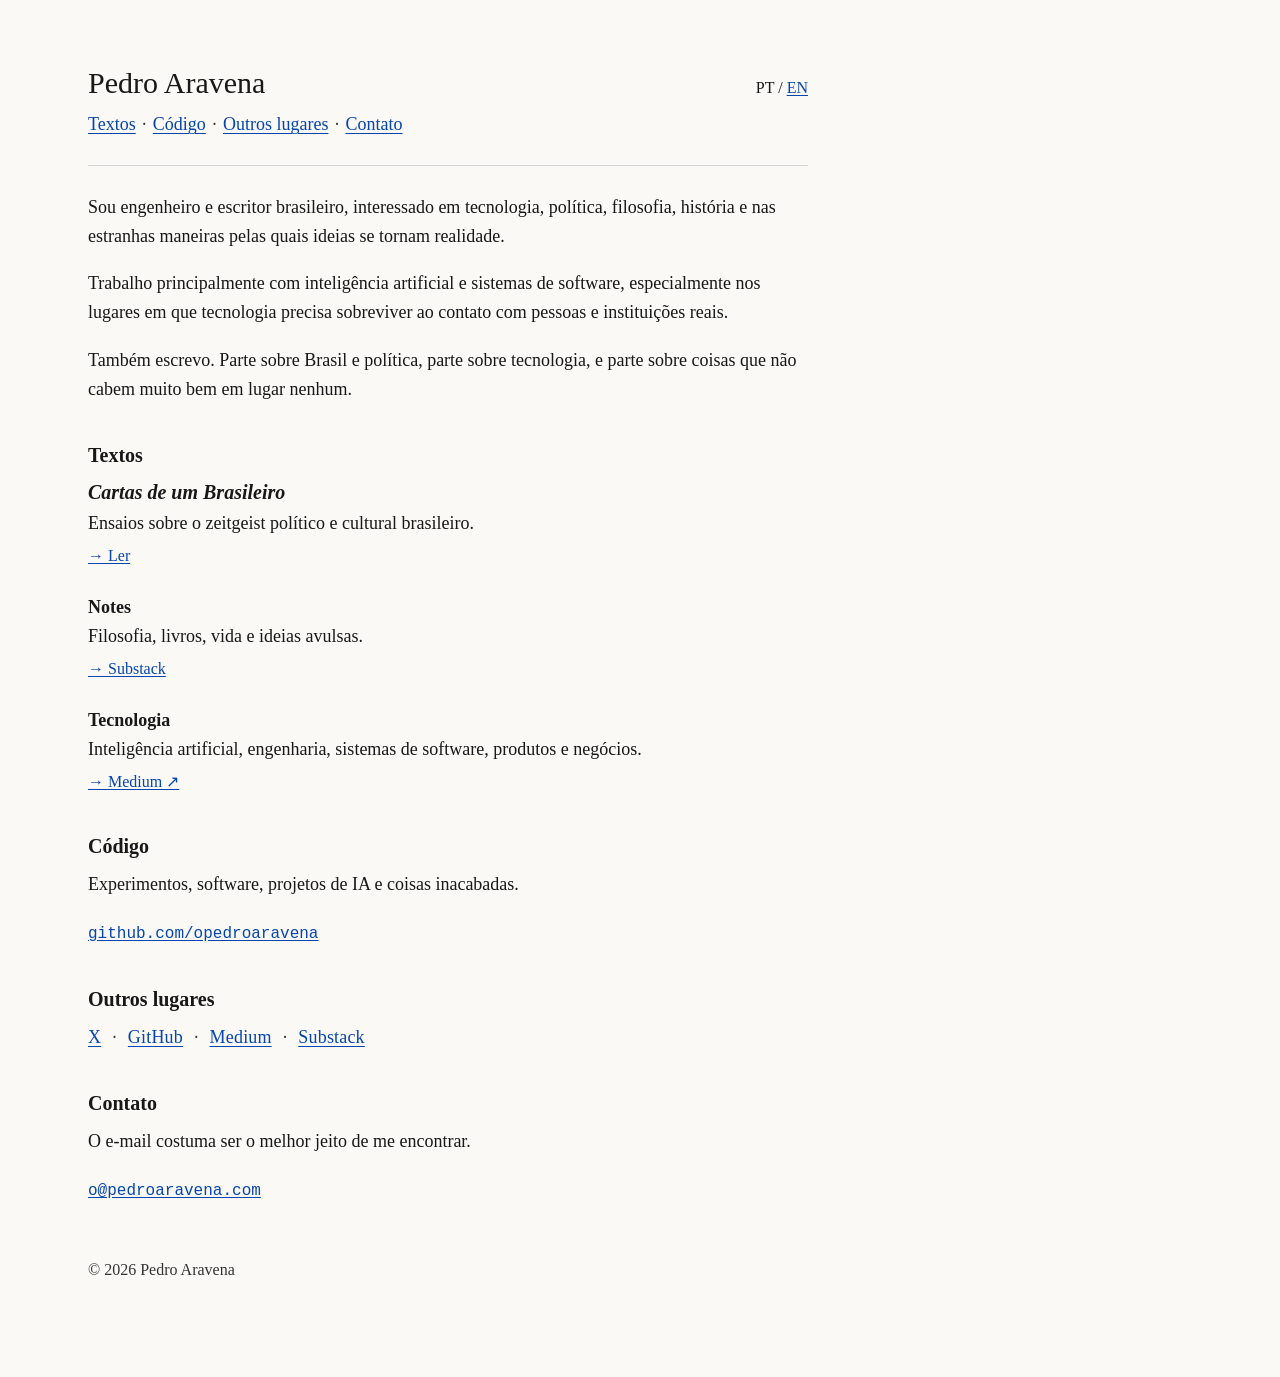
==== index.html @ b57dae9b "Initial structure" ====
<!DOCTYPE html>
<html lang="pt-BR">
<head>
  <meta charset="utf-8">
  <meta name="viewport" content="width=device-width, initial-scale=1">
  <title>Pedro Aravena</title>
  <meta name="description" content="Textos sobre tecnologia, política, filosofia e outras coisas.">
  <link rel="canonical" href="https://pedroaravena.com/">
  <link rel="alternate" hreflang="pt-BR" href="https://pedroaravena.com/">
  <link rel="alternate" hreflang="en" href="https://pedroaravena.com/en/">
  <link rel="alternate" hreflang="x-default" href="https://pedroaravena.com/">
  <link rel="icon" href="/favicon.svg" type="image/svg+xml">
  <link rel="stylesheet" href="/styles.css">
  <meta property="og:type" content="website">
  <meta property="og:locale" content="pt_BR">
  <meta property="og:locale:alternate" content="en_US">
  <meta property="og:site_name" content="Pedro Aravena">
  <meta property="og:title" content="Pedro Aravena">
  <meta property="og:description" content="Textos sobre tecnologia, política, filosofia e outras coisas.">
  <meta property="og:url" content="https://pedroaravena.com/">
  <meta property="og:image" content="https://pedroaravena.com/og.png">
  <meta property="og:image:width" content="1200">
  <meta property="og:image:height" content="630">
  <meta name="twitter:card" content="summary_large_image">
  <meta name="twitter:title" content="Pedro Aravena">
  <meta name="twitter:description" content="Textos sobre tecnologia, política, filosofia e outras coisas.">
  <meta name="twitter:image" content="https://pedroaravena.com/og.png">
</head>
<body>
  <a class="skip" href="#conteudo">Ir para o conteúdo</a>
  <div class="page">
    <header>
      <div class="masthead">
        <h1><a href="/">Pedro Aravena</a></h1>
        <p class="lang">
          <span aria-current="true">PT</span>
          /
          <a href="/en/" hreflang="en" lang="en">EN</a>
        </p>
      </div>
      <nav aria-label="Seções">
        <a href="/writing/">Textos</a><span class="sep" aria-hidden="true">·</span><a href="/#codigo">Código</a><span class="sep" aria-hidden="true">·</span><a href="/#outros-lugares">Outros lugares</a><span class="sep" aria-hidden="true">·</span><a href="/contact/">Contato</a>
      </nav>
    </header>

    <hr>

    <main id="conteudo">
      <p>Sou engenheiro e escritor brasileiro, interessado em tecnologia, política, filosofia, história e nas estranhas maneiras pelas quais ideias se tornam realidade.</p>
      <p>Trabalho principalmente com inteligência artificial e sistemas de software, especialmente nos lugares em que tecnologia precisa sobreviver ao contato com pessoas e instituições reais.</p>
      <p>Também escrevo. Parte sobre Brasil e política, parte sobre tecnologia, e parte sobre coisas que não cabem muito bem em lugar nenhum.</p>

      <section id="textos" aria-labelledby="textos-titulo">
        <h2 id="textos-titulo">Textos</h2>

        <article class="entry featured">
          <h3>Cartas de um Brasileiro</h3>
          <p>Ensaios sobre o zeitgeist político e cultural brasileiro.</p>
          <p class="go"><a href="https://cartasdeumbrasileiro.substack.com">→ Ler</a></p>
        </article>

        <article class="entry">
          <h3>Notes</h3>
          <p>Filosofia, livros, vida e ideias avulsas.</p>
          <p class="go"><a href="https://opedroaravena.substack.com">→ Substack</a></p>
        </article>

        <article class="entry">
          <h3>Tecnologia</h3>
          <p>Inteligência artificial, engenharia, sistemas de software, produtos e negócios.</p>
          <p class="go"><a href="https://medium.com/@opedroaravena">→ Medium ↗</a></p>
        </article>
      </section>

      <section id="codigo" aria-labelledby="codigo-titulo">
        <h2 id="codigo-titulo">Código</h2>
        <p>Experimentos, software, projetos de IA e coisas inacabadas.</p>
        <p><a class="mono" href="https://github.com/opedroaravena">github.com/opedroaravena</a></p>
      </section>

      <section id="outros-lugares" aria-labelledby="outros-lugares-titulo">
        <h2 id="outros-lugares-titulo">Outros lugares</h2>
        <p class="elsewhere">
          <a href="https://x.com/opedroaravena">X</a>
          <span class="sep" aria-hidden="true">·</span>
          <a href="https://github.com/opedroaravena">GitHub</a>
          <span class="sep" aria-hidden="true">·</span>
          <a href="https://medium.com/@opedroaravena">Medium</a>
          <span class="sep" aria-hidden="true">·</span>
          <a href="https://cartasdeumbrasileiro.substack.com">Substack</a>
        </p>
      </section>

      <section id="contato" aria-labelledby="contato-titulo">
        <h2 id="contato-titulo">Contato</h2>
        <p>O e-mail costuma ser o melhor jeito de me encontrar.</p>
        <p><a class="mono" href="mailto:o@pedroaravena.com">o@pedroaravena.com</a></p>
      </section>
    </main>

    <footer>
      <p>© 2026 Pedro Aravena</p>
    </footer>
  </div>
</body>
</html>
---- styles.css ----
:root {
  --bg: #faf9f6;
  --text: #181818;
  --muted: #333333;
  --link: #0645ad;
  --link-hover: #003380;
  --link-visited: #551a8b;
  --rule: #d5d5d5;
}

*,
*::before,
*::after {
  box-sizing: border-box;
}

html {
  color-scheme: light;
  background: var(--bg);
}

body {
  margin: 0;
  padding: 64px 48px 96px;
  background: var(--bg);
  color: var(--text);
  font-family: Georgia, "Times New Roman", Times, serif;
  font-size: 18px;
  line-height: 1.6;
}

.page {
  max-width: 720px;
}

.skip {
  position: absolute;
  left: 12px;
  top: 8px;
  padding: 0.25em 0.5em;
  background: var(--bg);
  color: var(--link);
  transform: translateY(-150%);
}

.skip:focus {
  transform: none;
}

a {
  color: var(--link);
  text-decoration: underline;
  text-underline-offset: 0.14em;
}

a:visited {
  color: var(--link-visited);
}

a:hover {
  color: var(--link-hover);
}

a:focus-visible {
  outline: 2px solid var(--link);
  outline-offset: 2px;
}

header {
  margin-bottom: 0.25rem;
}

.masthead {
  display: flex;
  justify-content: space-between;
  align-items: baseline;
  gap: 1rem;
}

h1 {
  margin: 0;
  flex: 1 1 auto;
  min-width: 0;
  font-size: 30px;
  font-weight: 400;
  line-height: 1.25;
}

h1 a,
h1 a:visited {
  color: inherit;
  text-decoration: none;
}

h1 a:hover {
  color: inherit;
  text-decoration: underline;
}

.lang {
  margin: 0;
  flex: 0 0 auto;
  font-size: 16px;
  line-height: 1.4;
  white-space: nowrap;
}

.lang [aria-current="true"] {
  color: var(--text);
}

nav {
  margin: 0.55rem 0 0;
}

nav a[aria-current="page"] {
  color: var(--text);
  text-decoration: none;
}

.sep {
  margin: 0 0.35em;
  color: var(--muted);
}

hr {
  border: 0;
  border-top: 1px solid var(--rule);
  margin: 1.6rem 0 1.7rem;
}

main p {
  margin: 0 0 1.05em;
}

main p:last-child {
  margin-bottom: 0;
}

h2 {
  margin: 2.4rem 0 0.7rem;
  font-size: 20px;
  font-weight: 700;
  line-height: 1.3;
}

.entry {
  margin: 0 0 1.65rem;
}

.entry:last-child {
  margin-bottom: 0;
}

.entry h3 {
  margin: 0 0 0.2rem;
  font-size: 18px;
  font-weight: 700;
  line-height: 1.35;
}

.entry.featured h3 {
  font-size: 20px;
  font-style: italic;
  font-weight: 700;
}

.entry p {
  margin: 0 0 0.3rem;
}

.go {
  font-size: 16px;
}

.mono {
  font-family: ui-monospace, "Cascadia Mono", "Segoe UI Mono", Menlo, Consolas, monospace;
  font-size: 16px;
}

.elsewhere {
  letter-spacing: 0.01em;
}

footer {
  margin-top: 3.25rem;
  color: var(--muted);
  font-size: 16px;
}

footer p {
  margin: 0;
}

@media (min-width: 1100px) {
  body {
    padding-left: 88px;
  }
}

@media (max-width: 640px) {
  body {
    padding: 36px 22px 72px;
    font-size: 17px;
  }

  h1 {
    font-size: 28px;
  }

  nav {
    line-height: 1.7;
  }
}

@media (prefers-reduced-motion: reduce) {
  html {
    scroll-behavior: auto;
  }
}
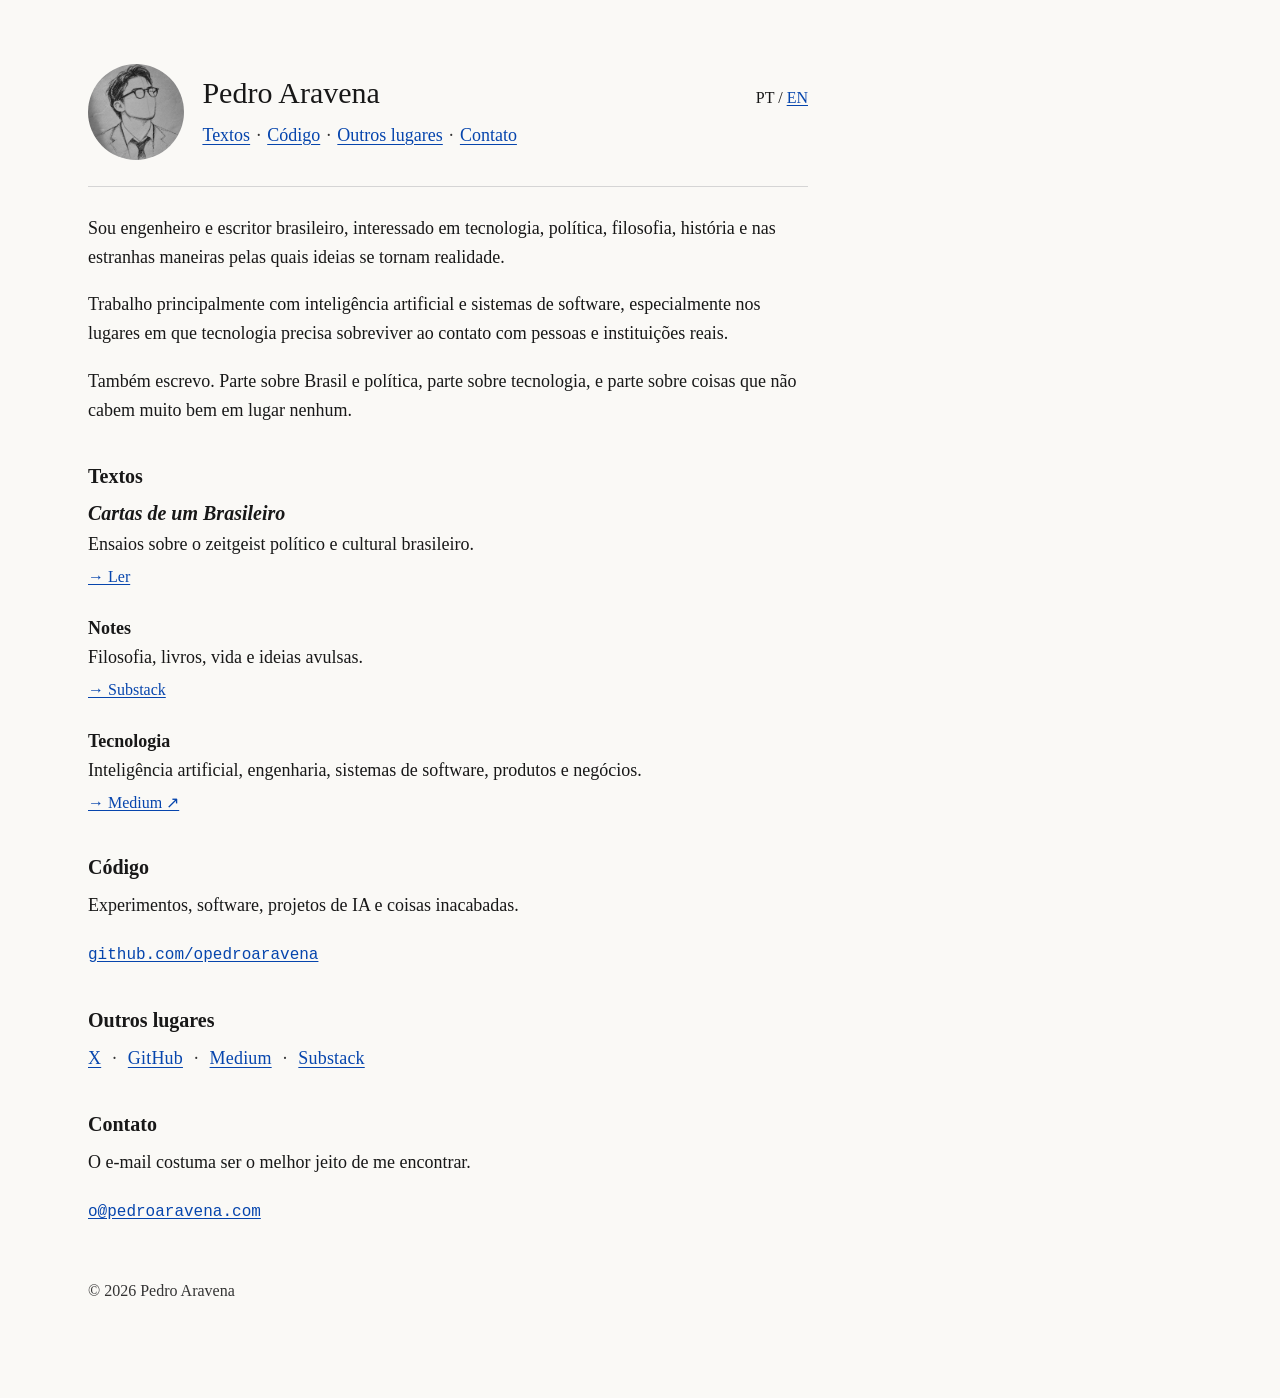
==== commit a43469e6: "Update site" ====
--- a/index.html
+++ b/index.html
@@ -30,17 +30,20 @@
   <a class="skip" href="#conteudo">Ir para o conteúdo</a>
   <div class="page">
     <header>
-      <div class="masthead">
-        <h1><a href="/">Pedro Aravena</a></h1>
-        <p class="lang">
-          <span aria-current="true">PT</span>
-          /
-          <a href="/en/" hreflang="en" lang="en">EN</a>
-        </p>
+      <img class="portrait" src="/img/pf.jpeg" alt="" width="96" height="96">
+      <div class="brand">
+        <div class="masthead">
+          <h1><a href="/">Pedro Aravena</a></h1>
+          <p class="lang">
+            <span aria-current="true">PT</span>
+            /
+            <a href="/en/" hreflang="en" lang="en">EN</a>
+          </p>
+        </div>
+        <nav aria-label="Seções">
+          <a href="/writing/">Textos</a><span class="sep" aria-hidden="true">·</span><a href="/#codigo">Código</a><span class="sep" aria-hidden="true">·</span><a href="/#outros-lugares">Outros lugares</a><span class="sep" aria-hidden="true">·</span><a href="/contact/">Contato</a>
+        </nav>
       </div>
-      <nav aria-label="Seções">
-        <a href="/writing/">Textos</a><span class="sep" aria-hidden="true">·</span><a href="/#codigo">Código</a><span class="sep" aria-hidden="true">·</span><a href="/#outros-lugares">Outros lugares</a><span class="sep" aria-hidden="true">·</span><a href="/contact/">Contato</a>
-      </nav>
     </header>
 
     <hr>
--- a/styles.css
+++ b/styles.css
@@ -67,7 +67,26 @@
 }
 
 header {
+  display: flex;
+  align-items: center;
+  gap: 1.15rem;
   margin-bottom: 0.25rem;
+}
+
+.portrait {
+  display: block;
+  flex: 0 0 auto;
+  width: 96px;
+  height: 96px;
+  border-radius: 50%;
+  object-fit: cover;
+  object-position: 50% 20%;
+  filter: grayscale(1);
+}
+
+.brand {
+  flex: 1 1 auto;
+  min-width: 0;
 }
 
 .masthead {
@@ -204,6 +223,15 @@
     font-size: 17px;
   }
 
+  header {
+    gap: 0.85rem;
+  }
+
+  .portrait {
+    width: 80px;
+    height: 80px;
+  }
+
   h1 {
     font-size: 28px;
   }
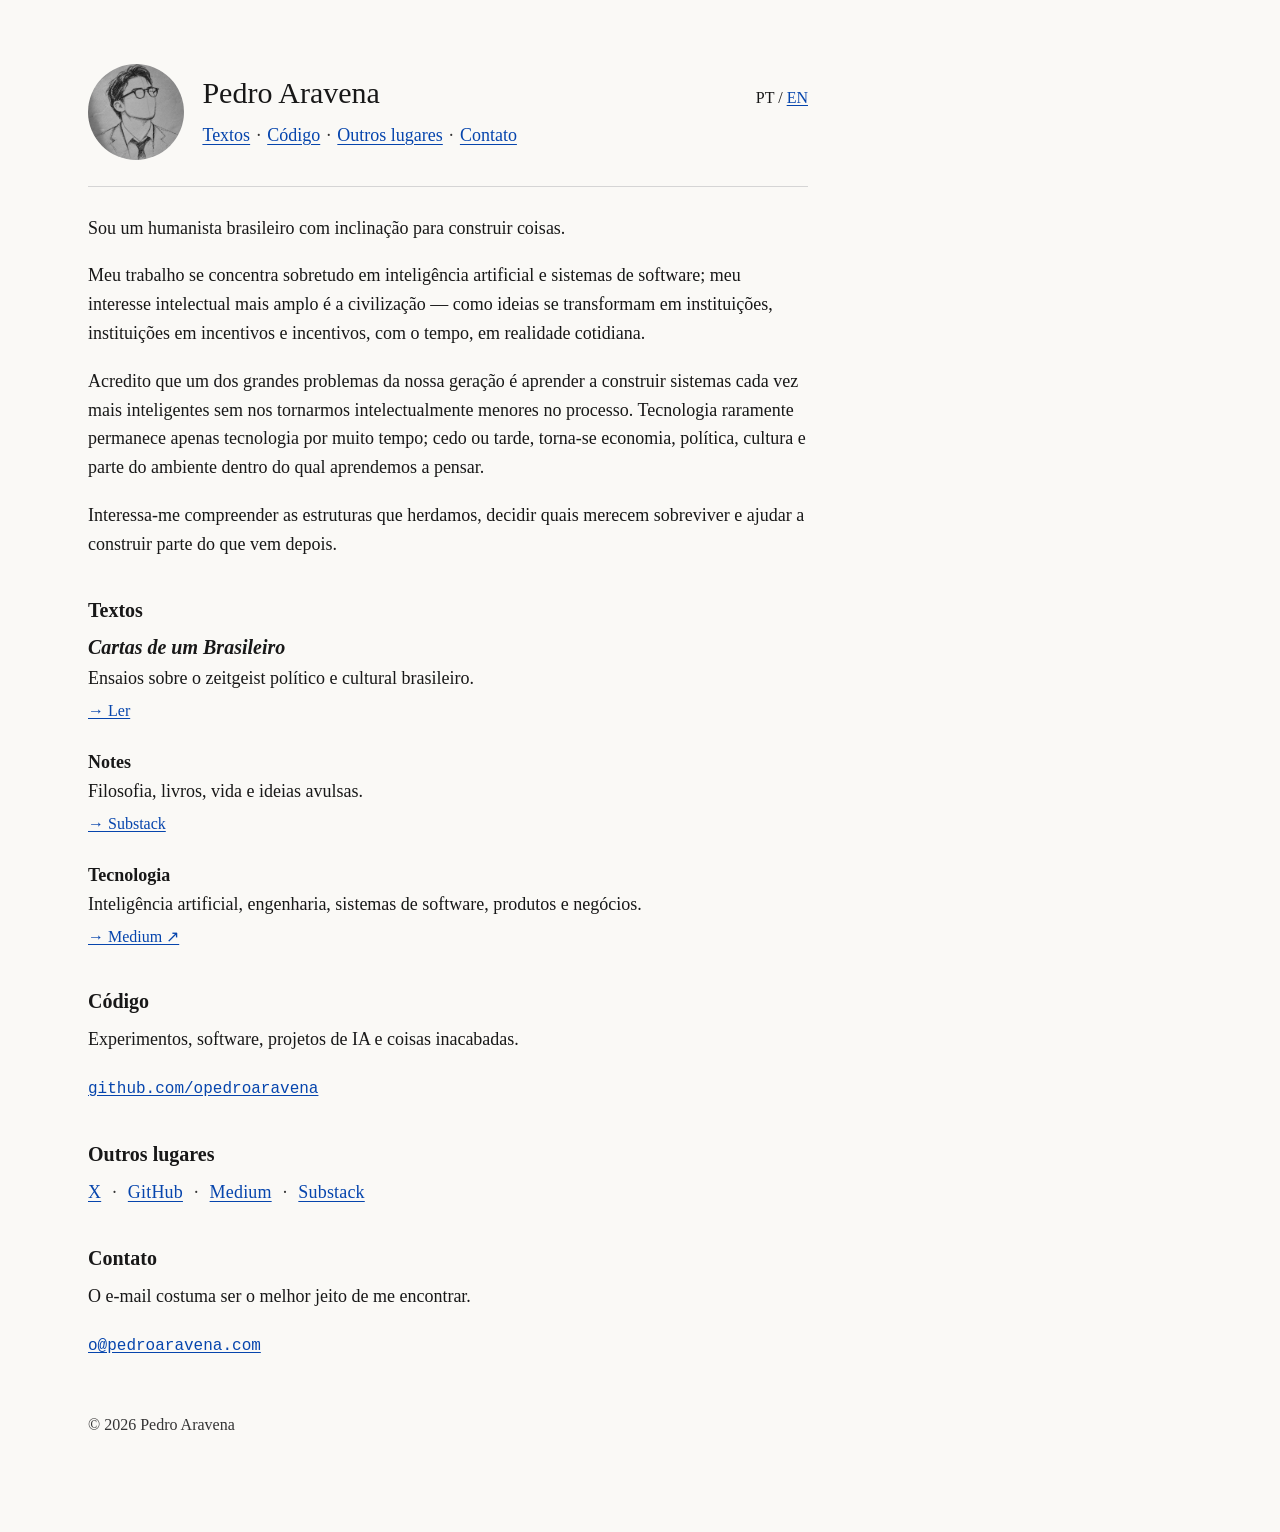
==== commit f01fa188: "Update verbiage" ====
--- a/index.html
+++ b/index.html
@@ -49,9 +49,10 @@
     <hr>
 
     <main id="conteudo">
-      <p>Sou engenheiro e escritor brasileiro, interessado em tecnologia, política, filosofia, história e nas estranhas maneiras pelas quais ideias se tornam realidade.</p>
-      <p>Trabalho principalmente com inteligência artificial e sistemas de software, especialmente nos lugares em que tecnologia precisa sobreviver ao contato com pessoas e instituições reais.</p>
-      <p>Também escrevo. Parte sobre Brasil e política, parte sobre tecnologia, e parte sobre coisas que não cabem muito bem em lugar nenhum.</p>
+      <p>Sou um humanista brasileiro com inclinação para construir coisas.</p>
+      <p>Meu trabalho se concentra sobretudo em inteligência artificial e sistemas de software; meu interesse intelectual mais amplo é a civilização — como ideias se transformam em instituições, instituições em incentivos e incentivos, com o tempo, em realidade cotidiana.</p>
+      <p>Acredito que um dos grandes problemas da nossa geração é aprender a construir sistemas cada vez mais inteligentes sem nos tornarmos intelectualmente menores no processo. Tecnologia raramente permanece apenas tecnologia por muito tempo; cedo ou tarde, torna-se economia, política, cultura e parte do ambiente dentro do qual aprendemos a pensar.</p>
+      <p>Interessa-me compreender as estruturas que herdamos, decidir quais merecem sobreviver e ajudar a construir parte do que vem depois.</p>
 
       <section id="textos" aria-labelledby="textos-titulo">
         <h2 id="textos-titulo">Textos</h2>
